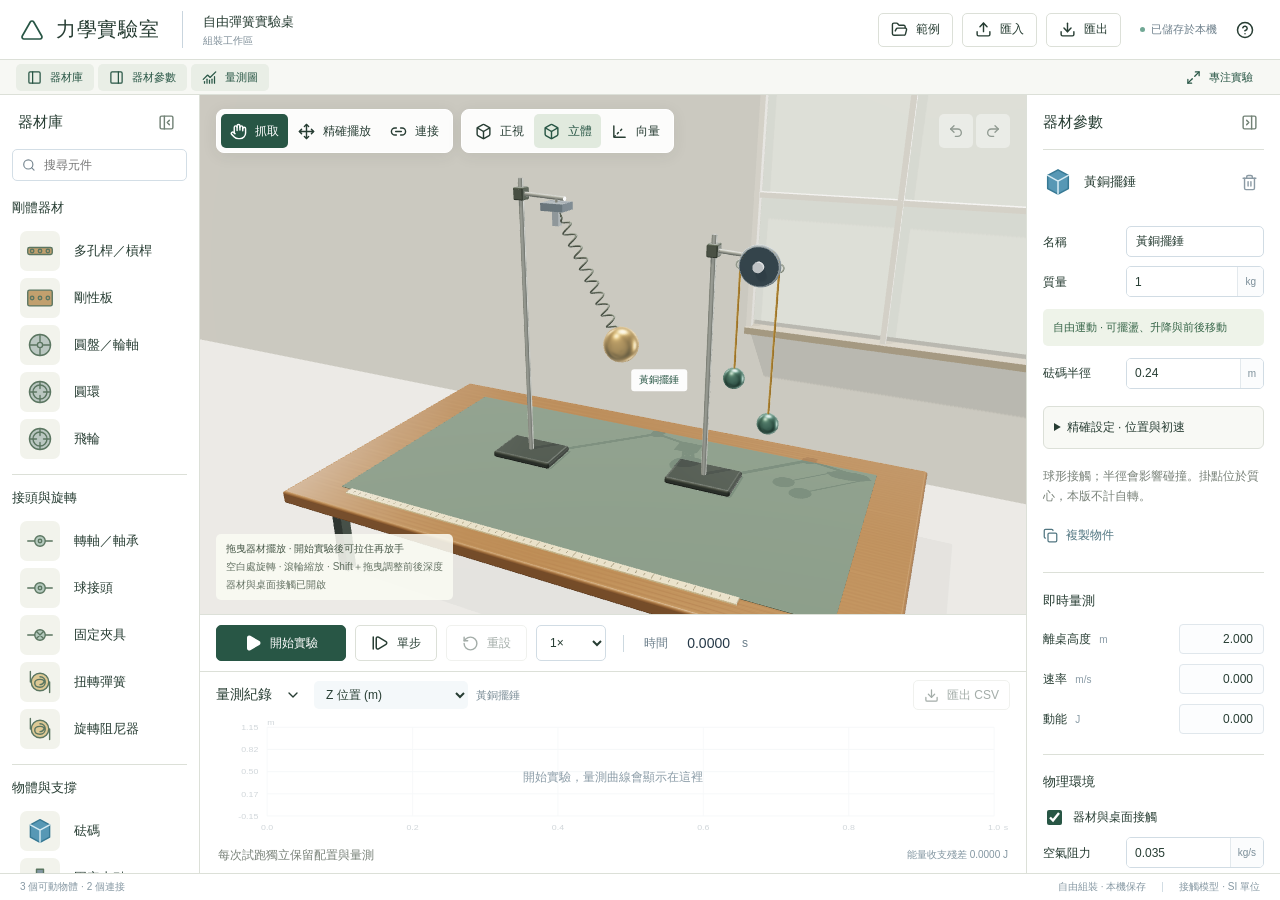
==== index.html @ d3be5e03 "deploy: publish mechanics laboratory v0.4.0 website" ====
<!doctype html>
<html lang="zh-Hant">
  <head>
    <meta charset="UTF-8" />
    <meta name="viewport" content="width=device-width, initial-scale=1.0" />
    <meta name="theme-color" content="#087f8c" />
    <title>力學實驗室｜自由組裝與量測</title>
    <script type="module" crossorigin src="./assets/index-F9NfLezS.js"></script>
    <link rel="stylesheet" crossorigin href="./assets/index-R0DhX3Ny.css">
  </head>
  <body>
    <div id="root"></div>
  </body>
</html>
---- assets/index-R0DhX3Ny.css ----
:root{color:#243442;font-synthesis:none;--teal:#087f8c;--border:#dce4ea;--muted:#768792;--surface:#edf2f6;background:#fff;font-family:Inter,-apple-system,BlinkMacSystemFont,PingFang TC,Noto Sans TC,Microsoft JhengHei,sans-serif;font-size:14px}*{box-sizing:border-box}body{margin:0}button,input,select{font:inherit;color:inherit}button{cursor:pointer;border:1px solid var(--border);white-space:nowrap;background:#fff;border-radius:5px;justify-content:center;align-items:center;gap:8px;min-height:34px;padding:7px 12px;transition:background .12s;display:inline-flex}button:disabled{opacity:.42;cursor:not-allowed}button:focus-visible,input:focus-visible,select:focus-visible,summary:focus-visible{outline-offset:2px;outline:2px solid #079aaa}input,select{background:#fff;border:1px solid #d1dce4;border-radius:5px;outline:none;min-width:0;height:34px;padding:7px 9px}input:disabled,select:disabled{color:#6f808c;background:#f8fafb}h1,h2,h3,h4,p{margin:0}h3{font-size:13px;font-weight:650}h4{margin:20px 0 10px;font-size:13px;font-weight:550}h4 span{color:var(--muted);font-weight:400}.primary{background:var(--teal);border-color:var(--teal);color:#fff}.secondary{background:#fff}.full{width:100%}.compact{min-height:30px;padding:5px 10px;font-size:12px}.icon-button{background:0 0;border-color:#0000;min-height:28px;padding:5px}.muted,.hint{color:var(--muted);font-size:12px;line-height:1.7}.hint{margin:12px 0}.text-button{color:#517681;background:0 0;border:0;padding:7px 0;font-size:12px}.app-shell{flex-direction:column;height:100dvh;min-height:520px;display:flex}.topbar{border-bottom:1px solid var(--border);z-index:10;background:#fff;flex-shrink:0;align-items:center;gap:22px;height:60px;padding:0 20px;display:flex}.brand{flex-shrink:0;align-items:center;gap:12px;display:flex}.brand h1{letter-spacing:.035em;font-size:20px;font-weight:650}.project-name{border-left:1px solid #c9d5de;flex-direction:column;min-width:100px;max-width:280px;padding-left:20px;display:flex}.project-name input{background:0 0;border:0;width:100%;height:22px;padding:0;font-size:13px;font-weight:600}.project-name>span{color:#7e8e98;margin-top:1px;font-size:10px}.header-actions{align-items:center;gap:9px;margin-left:auto;display:flex}.header-actions button{font-size:12px}.save-state{color:#6e808c;white-space:nowrap;align-items:center;gap:6px;margin:0 4px 0 10px;font-size:11px;display:flex}.save-state>span{background:#71a895;border-radius:50%;width:5px;height:5px}.save-state.unsaved{color:#b97636}.save-state.unsaved>span{background:#b97636}.workspace{flex:1;grid-template-columns:226px minmax(350px,1fr) 270px;min-height:0;display:grid}.library{border-right:1px solid var(--border);background:#fff;flex-direction:column;display:flex;overflow-y:auto}.panel-title{padding:20px 18px 14px;font-size:15px;font-weight:650}.search{color:#75858f;border:1px solid #d3dee6;border-radius:5px;align-items:center;gap:8px;height:34px;margin:0 17px 8px;padding:0 9px;display:flex}.search input{border:0;width:100%;min-width:0;height:30px;padding:0;font-size:12px}.library-items section{border-bottom:1px solid var(--border);padding:20px 0 16px}.library-items h3{margin-bottom:10px}.component-row{border:none;justify-content:flex-start;gap:17px;width:100%;height:47px;padding:7px 8px;font-size:13px}.component-row .add-icon{opacity:0;margin-left:auto}.component-row:hover .add-icon{opacity:1}.component-row>svg{flex-shrink:0}.scene-tree{flex:1 0 auto;min-height:150px;padding:20px 16px 16px}.scene-tree h3{justify-content:space-between;display:flex}.scene-tree h3>span{color:#84959e;font-weight:400}.tree-root{align-items:center;gap:7px;padding:14px 0 7px;font-size:12px;display:flex}.tree-row{border:0;justify-content:flex-start;gap:10px;width:100%;height:32px;min-height:30px;padding:5px 10px;font-size:12px}.tree-row>span{text-overflow:ellipsis;overflow:hidden}.library-foot{border-top:1px solid var(--border);color:#7a8c98;padding:12px 18px;font-size:11px;line-height:1.7}.library-foot>span{color:#94a1aa;font-size:10px}.center{flex-direction:column;min-width:0;min-height:0;display:flex}.canvas-region{background:#edf2f6;flex:1;min-height:280px;position:relative;overflow:hidden}.viewport{width:100%;height:100%;position:relative}.viewport canvas{touch-action:none;display:block}.canvas-toolbar{z-index:3;pointer-events:none;align-items:center;gap:10px;display:flex;position:absolute;top:14px;left:16px;right:16px}.canvas-toolbar button{pointer-events:auto;height:34px;padding:7px 12px;font-size:12px;box-shadow:0 1px 3px #25384709}.tool-group{gap:7px;display:flex}.tool-group button.selected{background:var(--teal);border-color:var(--teal);color:#fff}.tool-group button.active{background:#f9fcfd;border-color:#bacfd9}.tool-divider{background:#cad6df;width:1px;height:24px}.history-tools{gap:3px;margin-left:auto;display:flex}.history-tools button{background:#ffffffc9;padding:5px 7px}.object-label{pointer-events:none;color:#425762;white-space:nowrap;text-shadow:0 1px 3px #fff;z-index:1;padding:2px 5px;font-size:10px;position:absolute;top:0;left:0}.object-label.selected{color:#076773;background:#e6f5f7cb;border-radius:3px;font-weight:650}.canvas-note{color:#6a818e;z-index:2;pointer-events:none;font-size:10px;line-height:1.8;position:absolute;bottom:16px;left:19px}.canvas-note span{color:#8395a0;font-size:10px;display:block}.vector-legend{z-index:2;background:#ffffffcf;border-radius:4px;align-items:center;gap:6px;padding:5px 8px;font-size:10px;display:flex;position:absolute;bottom:18px;right:15px}.vector-legend small{display:none}.teal-dot,.orange-dot{background:#16898c;border-radius:50%;width:5px;height:5px}.orange-dot{background:#d58445;margin-left:8px}.blank-instruction{text-align:center;pointer-events:none;position:absolute;top:43%;left:20%;right:20%}.blank-instruction h2{color:#546e7b;margin-bottom:12px;font-size:20px}.blank-instruction p{color:#7c929e;font-size:13px;line-height:1.8}.viewport-error{color:#9d5a36;z-index:10;line-height:1.8;position:absolute;top:35%;left:20%;right:20%}.playback{border-top:1px solid var(--border);border-bottom:1px solid var(--border);background:#fff;flex-shrink:0;align-items:center;gap:9px;height:65px;padding:0 16px;display:flex}.playback button{height:36px;padding:8px 15px;font-size:12px}.playback .run-button{min-width:130px}.playback select{width:70px;height:36px;font-size:12px}.time-display{color:#6b7e8a;border-left:1px solid #cdd9e0;align-items:center;gap:12px;margin-left:8px;padding-left:20px;font-size:12px;display:flex}.time-display output{font-variant-numeric:tabular-nums;color:#253847;text-align:right;width:50px;font-size:14px}.run-complete{color:var(--teal);margin-left:auto;font-size:11px}.measurements{background:#fff;flex-shrink:0;height:239px;position:relative}.chart-toolbar{align-items:center;gap:14px;height:46px;padding:0 16px;display:flex}.chart-toolbar h2{white-space:nowrap;font-size:14px;font-weight:650}.chart-toolbar select{background:#f4f8fa;border:0;height:28px;padding:5px 8px;font-size:12px}.chart-target{color:#7b8d97;text-overflow:ellipsis;white-space:nowrap;font-size:11px;overflow:hidden}.chart-toolbar button{flex-shrink:0;margin-left:auto}.chart{height:155px;padding:0 16px;position:relative}.chart svg{width:100%;height:100%;overflow:visible}.chart text{fill:#7a8b96;font-family:inherit;font-size:10px}.chart-empty{color:#8b9ca7;pointer-events:none;background:#ffffffa6;justify-content:center;align-items:center;font-size:12px;display:flex;position:absolute;inset:0}.trial-strip{align-items:center;gap:14px;height:38px;padding:0 18px;font-size:10px;display:flex}.series-label{white-space:nowrap;align-items:center;gap:5px;display:flex}.series-label i{border-radius:1px;width:14px;height:3px}.trial-picker{margin-left:auto;position:relative}.trial-picker summary{cursor:pointer;color:#5e7785;align-items:center;gap:5px;font-size:11px;list-style:none;display:flex}.trial-picker>div{z-index:20;border:1px solid var(--border);background:#fff;border-radius:6px;width:280px;max-height:250px;padding:8px;position:absolute;bottom:26px;right:0;overflow-y:auto;box-shadow:0 8px 32px #23415026}.trial-row{justify-content:space-between;align-items:center;padding:8px;display:flex}.trial-row label{align-items:center;gap:8px;font-size:12px;display:flex}.trial-row input{width:14px;height:14px;accent-color:var(--teal)}.trial-row small{color:#80939e;margin-top:2px;font-size:10px;display:block}.trial-row button{min-height:26px;padding:5px 9px;font-size:11px}.energy-balance{color:#8497a2;white-space:nowrap;margin-left:auto;font-size:10px}.inspector{border-left:1px solid var(--border);background:#fff;padding:0 18px 24px;overflow-y:auto}.inspector .panel-title{border-bottom:1px solid var(--border);padding-left:0;padding-right:0}.inspector-heading{align-items:center;gap:11px;padding:17px 0 20px;display:flex}.inspector-heading strong{text-overflow:ellipsis;white-space:nowrap;font-size:13px;overflow:hidden}.inspector-heading .icon-button{color:#8b9aa4;margin-left:auto}.field{grid-template-columns:82px minmax(0,1fr);align-items:center;gap:7px;margin:9px 0;font-size:12px;line-height:1.5;display:grid}.field>input,.field>select{width:100%;height:31px;font-size:12px}.field select{padding-right:0}.number-control{border:1px solid #d1dce4;border-radius:5px;height:31px;display:flex;overflow:hidden}.number-control input{font-variant-numeric:tabular-nums;border:0;border-radius:0;width:100%;height:29px;padding:5px 8px;font-size:12px}.number-control small{color:#7b8e99;white-space:nowrap;background:#fbfcfd;border-left:1px solid #e3e9ed;justify-content:center;align-items:center;padding:0 7px;font-size:10px;display:flex}.field.invalid .number-control{border-color:#c2773e}.field-error{color:#b56634;grid-column:1/-1;font-size:10px}.vector-fields h4{margin:20px 0 9px}.vector-fields .field{grid-template-columns:82px minmax(0,1fr);margin:6px 0}.vector-fields .field>span{text-align:right;padding-right:12px;font-size:12px}.live-measurements{border-top:1px solid var(--border);margin-top:20px;padding-top:19px}.live-measurements h3{margin-bottom:14px}.live-measurements>div{justify-content:space-between;align-items:center;margin:10px 0;font-size:12px;display:flex}.live-measurements small{color:#889aa5;margin-left:5px;font-size:10px}.live-measurements output{text-align:right;font-variant-numeric:tabular-nums;background:#fcfdfe;border:1px solid #e0e7ec;border-radius:4px;min-width:85px;padding:7px 10px;font-size:12px}.environment,.force-tool{border-top:1px solid var(--border);margin-top:20px;padding-top:18px}.environment h3{margin-bottom:16px}.path-list{color:#5f7582;padding-left:25px;font-size:12px;line-height:1.9}.inspector-empty{text-align:center;padding:60px 8px 45px}.inspector-empty h3{margin:15px 0 9px}.inspector-empty p{color:#8395a0;font-size:12px;line-height:1.8}.statusbar{border-top:1px solid var(--border);color:#8698a3;flex-shrink:0;justify-content:space-between;align-items:center;height:27px;padding:0 20px;font-size:10px;display:flex}.statusbar>span{align-items:center;gap:16px;display:flex}.statusbar i{background:#d2dde4;width:1px;height:10px}.connection-builder{z-index:5;background:#fff;border:1px solid #c5d9e2;border-radius:6px;width:300px;max-width:calc(100% - 32px);max-height:calc(100% - 72px);padding:14px;position:absolute;top:62px;left:16px;overflow-y:auto;box-shadow:0 8px 28px #3c647325}.connection-builder>div:first-child{justify-content:space-between;align-items:center;display:flex}.connection-builder p{color:#81939e;margin:4px 0 12px;font-size:11px;line-height:1.7}.connection-builder strong{font-size:13px}.path-chips{flex-wrap:wrap;gap:5px;display:flex}.path-chips button{background:#f2f7fa;min-height:25px;padding:4px 6px;font-size:10px}.connection-builder .full{margin-top:8px;font-size:12px}.diagnostic-banner{z-index:4;color:#9e6b36;background:#fff7ed;border:1px solid #e7cbaa;border-radius:5px;padding:8px 10px;font-size:11px;position:absolute;bottom:12px;left:16px;right:16px}.diagnostic-banner>button{background:0 0;border:0;min-height:20px;padding:0;font-size:11px;font-weight:600}.diagnostic-banner>span{white-space:nowrap;text-overflow:ellipsis;line-height:1.7;display:block;overflow:hidden}.diagnostic-banner ul{max-height:150px;margin:7px 0;padding-left:20px;overflow:auto}.diagnostic-banner li button{white-space:normal;text-align:left;background:0 0;border:0;padding:4px 0;font-size:11px;line-height:1.6}.notification{z-index:100;white-space:pre-line;background:#fff;border:1px solid #c7d8e1;border-radius:6px;align-items:flex-start;gap:15px;width:max-content;min-width:260px;max-width:620px;padding:14px 14px 14px 18px;font-size:12px;line-height:1.8;display:flex;position:fixed;top:72px;left:50%;transform:translate(-50%);box-shadow:0 8px 40px #17344233}.notification>div{flex:1;max-height:40vh;overflow-y:auto}.notification .icon-button{margin-left:auto}.scrubber{accent-color:var(--teal);border:0;flex:1;min-width:30px;padding:0}dialog{color:#243442;background:#fff;border:1px solid #d5e1e8;border-radius:10px;width:620px;max-width:calc(100vw - 32px);max-height:85dvh;padding:0;box-shadow:0 20px 80px #17354b33}dialog::backdrop{-webkit-backdrop-filter:blur(2px);backdrop-filter:blur(2px);background:#17334455}dialog>header{border-bottom:1px solid var(--border);justify-content:space-between;align-items:center;padding:20px 24px;display:flex}dialog h2{font-size:18px;font-weight:600}.template-list{padding:10px 18px}.template-list>button{white-space:normal;text-align:left;border:0;border-bottom:1px solid #e8edf1;border-radius:0;flex-direction:column;align-items:flex-start;gap:5px;width:100%;padding:13px 9px;display:flex}.template-list strong{font-size:14px;font-weight:600}.template-list span{color:#7e919d;font-size:12px;line-height:1.6}.saved-projects{padding:15px 25px}.saved-projects h3{margin-bottom:12px}.saved-projects>button{border:0;justify-content:flex-start;gap:10px;width:100%;padding:8px 0;font-size:12px}.saved-projects small{color:#8e9fa9;margin-left:auto}.modal-footer{border-top:1px solid var(--border);gap:9px;padding:15px 24px;display:flex}.modal-footer button{font-size:12px}.help-content{padding:20px 26px;font-size:13px;line-height:1.9}.help-content ol{margin:0 0 24px;padding-left:20px}.help-content li{margin-bottom:10px}.help-content h3{margin:20px 0 10px}.help-content p{color:#6d828f;margin-bottom:14px}@media (width>=1500px){.workspace{grid-template-columns:244px minmax(400px,1fr) 284px}.library-items section{padding:23px 0 19px}.component-row{height:51px}.measurements{height:260px}.chart{height:174px}.topbar{height:60px}}@media (width<=1200px){.workspace{grid-template-columns:190px minmax(320px,1fr) 242px}.topbar{gap:14px;padding:0 14px}.brand h1{font-size:17px}.project-name{max-width:180px;padding-left:14px}.save-state{display:none}.canvas-toolbar{gap:5px;left:12px;right:12px}.canvas-toolbar button{padding:6px 9px;font-size:11px}.tool-group{gap:5px}.history-tools{display:none}.inspector{padding-left:14px;padding-right:14px}.field,.vector-fields .field{grid-template-columns:72px minmax(0,1fr)}.playback{gap:7px;padding:0 12px}.playback button{padding:7px 11px}.playback .run-button{min-width:112px}.time-display{gap:7px;margin-left:2px;padding-left:12px}.chart-target,.energy-balance{display:none}}@media (width<=980px){.workspace{grid-template-columns:165px minmax(280px,1fr) 220px}.topbar .project-name{max-width:140px}.topbar{gap:12px}.header-actions{gap:5px}.header-actions button,.canvas-toolbar .tool-group button{padding:6px 8px}.canvas-toolbar button span{display:none}.library-items{padding:0 10px}.component-row{gap:10px}.scene-tree{padding:16px 10px}.search{margin-left:10px;margin-right:10px}.inspector{padding-left:12px;padding-right:12px}.field,.vector-fields .field{grid-template-columns:65px minmax(0,1fr)}.playback .run-button{min-width:0}.playback button{padding:7px 8px;font-size:11px}.playback button svg{width:14px}.playback select{width:61px}.time-display{gap:4px;padding-left:8px;font-size:10px}.time-display output{width:36px;font-size:12px}.chart-toolbar{gap:8px;padding:0 12px}.chart-toolbar h2{font-size:12px}.chart-toolbar select{max-width:122px;font-size:11px}.chart-toolbar .compact{padding:4px 6px;font-size:10px}.chart-toolbar .compact svg{display:none}.trial-strip{gap:8px;padding:0 12px}.run-complete{display:none}.library-foot{padding:10px;font-size:10px}.statusbar{font-size:9px}}@media (width<=760px){.app-shell{height:auto;min-height:100dvh}.topbar{flex-wrap:wrap;gap:10px;height:auto;min-height:94px;padding:12px 14px}.brand h1{font-size:18px}.project-name{max-width:150px;margin-left:auto}.header-actions{flex-wrap:wrap;width:100%;margin-left:0}.header-actions .icon-button{margin-left:auto}.save-state{margin-left:auto;display:flex}.workspace{grid-template-columns:1fr;display:grid;overflow:visible}.library{border-right:0;border-bottom:1px solid var(--border);display:block}.library .panel-title,.library .search,.library-items h3,.scene-tree,.library-foot{display:none}.library-items{padding:6px 8px;display:flex;overflow-x:auto}.library-items section{border:0;flex-shrink:0;padding:0;display:flex}.component-row{flex-direction:column;gap:4px;width:auto;min-width:50px;height:64px;padding:6px 11px;font-size:10px}.component-row svg{width:24px;height:24px}.component-row .add-icon{display:none}.center{height:660px}.canvas-region{min-height:330px}.canvas-toolbar{top:10px}.canvas-toolbar button span{display:none}.history-tools{display:flex}.inspector{border-left:0;border-top:1px solid var(--border);padding:0 20px 22px;overflow:visible}.inspector .panel-title{padding-top:18px}.inspector-heading{padding-bottom:10px}.field,.vector-fields .field{grid-template-columns:110px minmax(0,1fr);max-width:480px}.vector-fields{display:block}.field input,.field select,.number-control input{font-size:14px}.vector-fields .field>span{text-align:left}.live-measurements{max-width:480px}.environment{margin-top:22px}.playback{gap:6px;height:58px;padding:0 10px}.playback .run-button{min-width:98px}.playback button{padding:6px 9px;font-size:11px}.playback select{width:57px}.time-display{margin-left:auto}.time-display>span:first-child{display:none}.measurements{height:230px}.chart{height:150px}.chart-toolbar{height:45px}.chart-toolbar h2{font-size:13px}.chart-toolbar select{max-width:140px}.trial-strip{height:35px}.statusbar{flex-wrap:wrap;gap:6px;height:auto;min-height:37px;padding:8px 12px}.statusbar>span{gap:8px}.notification{width:calc(100% - 30px);max-width:600px;top:110px}.connection-builder{width:280px;max-width:calc(100% - 20px);max-height:calc(100% - 65px);top:55px;left:10px}.canvas-note{font-size:9px;bottom:12px;left:12px}.canvas-note span,.object-label{font-size:9px}.blank-instruction{left:10%;right:10%}.blank-instruction h2{font-size:17px}.blank-instruction p{font-size:11px}.diagnostic-banner{left:10px;right:10px}.trial-picker>div{width:260px}.help-content{font-size:12px}.vector-legend{font-size:9px;bottom:52px}}@media (prefers-reduced-motion:reduce){*{transition:none!important}}@media (width>=761px) and (height<=760px){.canvas-region{min-height:190px}.measurements{height:194px}.chart{height:115px}.chart-toolbar{height:43px}.trial-strip{height:36px}.playback{height:55px}.topbar{height:54px}.panel-title{padding-top:15px}.library-items section{padding:14px 0 12px}.component-row{height:40px}.scene-tree{padding-top:15px}}:root{--teal:#285645;--border:#dce0d8;--muted:#798279;--surface:#eeeee7;color:#273d33}button:hover:not(:disabled){background:#f0f3ed;border-color:#b8c9b9}.primary:hover:not(:disabled){background:#204937;border-color:#204937}.brand svg{color:#285645}.workspace{--left-panel:200px;--right-panel:254px;grid-template-columns:var(--left-panel) minmax(0, 1fr) var(--right-panel)}.workspace.library-closed{--left-panel:0px}.workspace.inspector-closed{--right-panel:0px}.side-panel{min-width:0;min-height:0;overflow:hidden}.side-panel[hidden],.measurements[hidden]{display:none}#panel-library{grid-column:1}.center{grid-area:1/2}#panel-inspector{grid-area:1/3}.side-panel>.library,.side-panel>.inspector{height:100%}.panel-title{justify-content:space-between;align-items:center;padding-top:13px;padding-bottom:12px;display:flex}.panel-title .icon-button{color:#728276;margin-left:auto}.layout-bar{border-bottom:1px solid var(--border);background:#f7f8f4;flex-shrink:0;align-items:center;gap:4px;height:35px;padding:2px 16px;display:flex}.layout-bar button{color:#7c847c;background:0 0;border-color:#0000;height:27px;min-height:27px;padding:3px 10px;font-size:11px}.layout-bar button[aria-expanded=true]{color:#285645;background:#e9eee6}.layout-bar .focus-toggle{color:#285645;margin-left:auto}.precise-settings{margin:17px 0;font-size:12px}.precise-settings summary{cursor:pointer;border:1px solid var(--border);background:#f8f9f5;border-radius:6px;padding:12px 10px}.guide-notice{color:#79613f;background:#f6f1e8;border-radius:5px;margin:12px 0;padding:10px;font-size:11px;line-height:1.7}.guide-notice button{margin-top:7px;font-size:11px}.environment-toggle{align-items:center;gap:8px;font-size:12px;display:flex}.environment-toggle input{width:15px;height:15px;accent-color:var(--teal)}.inspector{padding-left:16px;padding-right:16px}.field,.vector-fields .field{grid-template-columns:76px minmax(0,1fr)}.canvas-region{background:#d9d6ca;min-height:180px}.canvas-toolbar{gap:8px;left:16px;right:16px}.canvas-toolbar .tool-group{background:#fffe;border:1px solid #fff;border-radius:8px;gap:1px;padding:4px;box-shadow:0 3px 16px #24382913}.canvas-toolbar button{box-shadow:none;background:0 0;border:0;padding:6px 9px}.tool-group button.active{color:#285645;background:#e1eade}.canvas-toolbar .tool-divider{display:none}.history-tools button{background:#fffffff0}.canvas-note{color:#465747;background:#fafbf3df;border-radius:5px;padding:6px 10px;bottom:14px;left:16px}.canvas-note span{color:#647263}.viewport.grabbing canvas{cursor:grabbing}.viewport canvas{cursor:grab}.object-label{color:#314833;text-shadow:none;background:#ffffffe8;border-radius:4px;padding:4px 8px}.object-label.selected{color:#285645;background:#fffffff0}.tree-row.selected{color:#285645;background:#e7eee2}.component-row{gap:14px}.component-row>svg:first-child{color:#5b7661;background:#f2f3ec;border-radius:7px;width:40px;height:40px;padding:6px}.library-items{padding:0 12px}.library-items section{padding:14px 0 12px}.search{margin:0 12px 4px}.scene-tree{padding:17px 12px}.measurements{height:201px}.chart{height:118px}.chart-toolbar{gap:8px}.chart-toolbar .collapse-chart{height:25px;min-height:25px;margin-left:0;padding:4px}.playback{height:58px}.focus-mode .canvas-region{min-height:0}@media (width>=1500px){.workspace{--left-panel:216px;--right-panel:270px}.workspace.library-closed{--left-panel:0px}.workspace.inspector-closed{--right-panel:0px}.measurements{height:211px}.chart{height:128px}}@media (width<=1100px){.workspace{--left-panel:176px;--right-panel:236px}.workspace.library-closed{--left-panel:0px}.workspace.inspector-closed{--right-panel:0px}.canvas-toolbar{gap:5px;left:10px;right:10px}.canvas-toolbar button{padding:6px}.canvas-toolbar button span{display:none}.playback{gap:6px;padding:0 10px}.time-display{gap:6px;margin-left:0;padding-left:10px}}@media (width<=760px){.app-shell{height:auto;min-height:100dvh}.workspace{flex-direction:column;display:flex}.side-panel{overflow:visible}.side-panel[hidden]{display:none}.center{flex:none;height:calc(100dvh - 178px);min-height:420px}.focus-mode .center{height:calc(100dvh - 178px);min-height:420px}.focus-mode .canvas-region{min-height:0}.side-panel>.library,.side-panel>.inspector{height:auto}.layout-bar{gap:1px;height:35px;padding:3px 8px}.layout-bar button{gap:4px;padding:3px 6px;font-size:10px}.layout-bar button svg{width:13px}.canvas-toolbar .tool-group{padding:3px}.measurements{height:180px}.chart{height:101px}.chart-toolbar{height:43px}.trial-strip{height:36px}.canvas-note{width:max-content;max-width:calc(100% - 20px);font-size:9px;bottom:10px;left:10px;right:10px}.side-panel>.library .panel-title{padding:8px 12px}.side-panel>.library .library-items{flex-wrap:nowrap;gap:8px;display:flex;overflow-x:auto}.component-row{height:38px}.component-row>svg:first-child{width:27px;height:27px;padding:3px}.playback button{padding:6px 8px}.playback .run-button{min-width:94px}.time-display{gap:3px;font-size:10px}.time-display output{width:42px;font-size:12px}.playback select{width:55px;padding:4px}.statusbar{min-height:27px}.focus-mode .statusbar{display:none}}.work-readout{justify-content:space-between;align-items:center;gap:8px;margin-top:16px;font-size:12px;display:flex}.work-readout output{font-variant-numeric:tabular-nums;color:var(--teal)}@media (width<=760px){.library-items .component-row{gap:4px;height:62px}.side-panel>.library .library-items{overflow-y:hidden}}.freedom-note{color:#356447;background:#eef3e9;border-radius:5px;margin:12px 0;padding:9px 10px;font-size:11px;line-height:1.7}
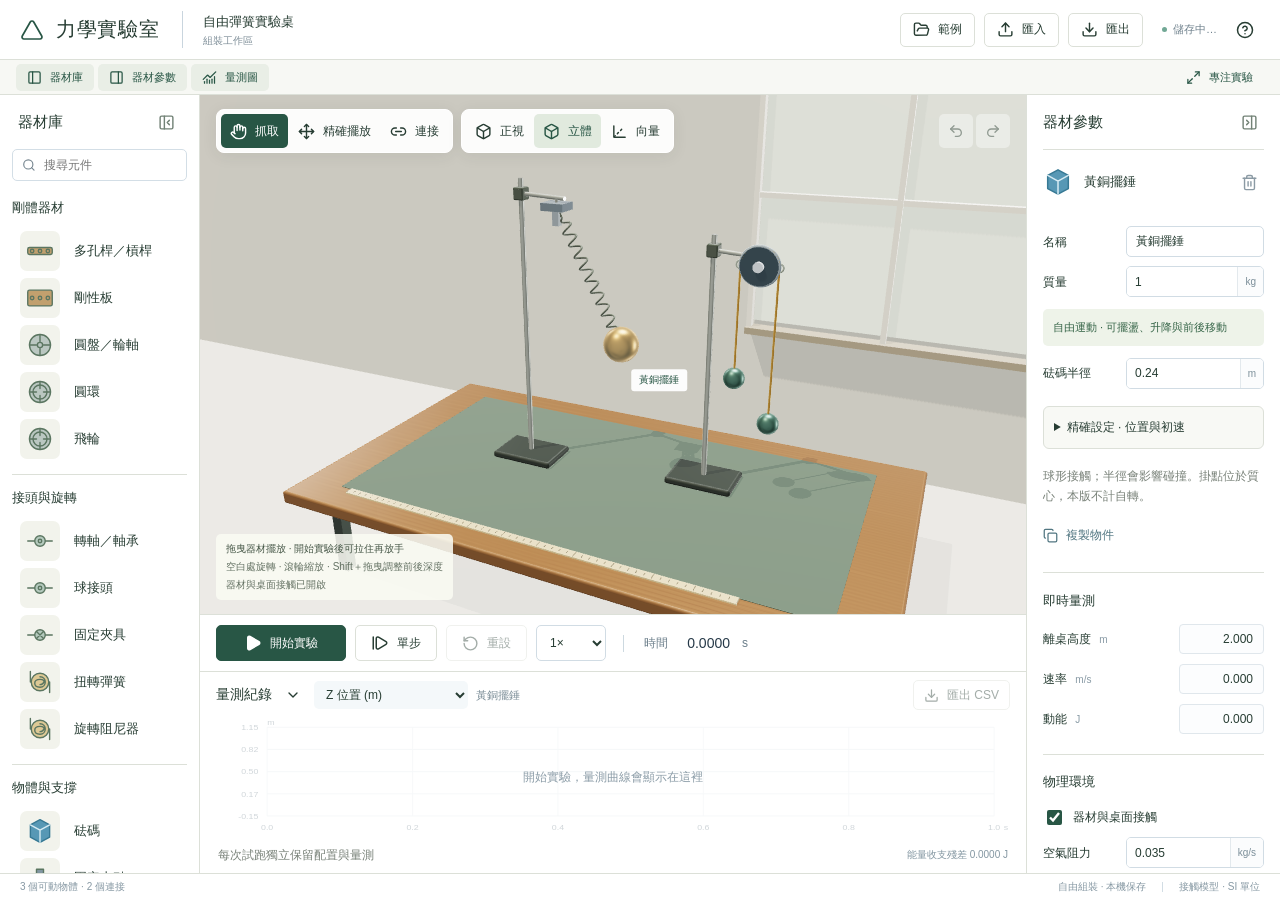
==== commit 9c594ab0: "deploy: update laboratory from 90ad622" ====
--- a/index.html
+++ b/index.html
@@ -5,7 +5,7 @@
     <meta name="viewport" content="width=device-width, initial-scale=1.0" />
     <meta name="theme-color" content="#087f8c" />
     <title>力學實驗室｜自由組裝與量測</title>
-    <script type="module" crossorigin src="./assets/index-F9NfLezS.js"></script>
+    <script type="module" crossorigin src="./assets/index-uMWDs1lW.js"></script>
     <link rel="stylesheet" crossorigin href="./assets/index-R0DhX3Ny.css">
   </head>
   <body>
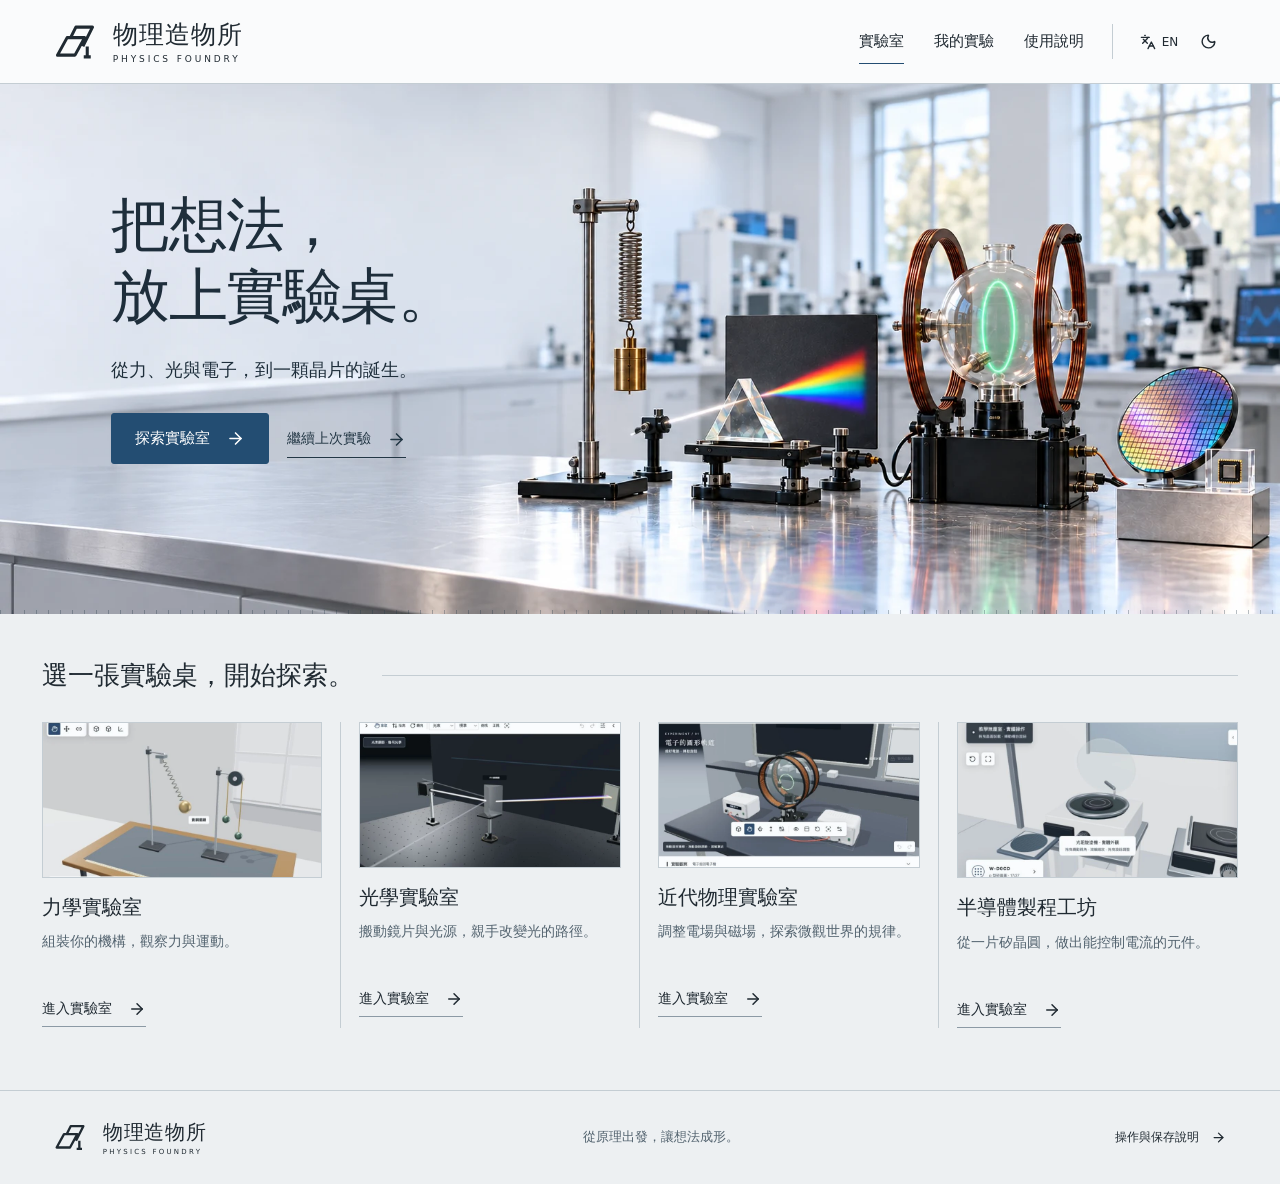
==== commit 1522f514: "deploy: Physics Foundry with four labs, bilingual controls and instrument themes" ====
--- a/index.html
+++ b/index.html
@@ -1,14 +1,3 @@
-<!doctype html>
-<html lang="zh-Hant">
-  <head>
-    <meta charset="UTF-8" />
-    <meta name="viewport" content="width=device-width, initial-scale=1.0" />
-    <meta name="theme-color" content="#087f8c" />
-    <title>力學實驗室｜自由組裝與量測</title>
-    <script type="module" crossorigin src="./assets/index-uMWDs1lW.js"></script>
-    <link rel="stylesheet" crossorigin href="./assets/index-R0DhX3Ny.css">
-  </head>
-  <body>
-    <div id="root"></div>
-  </body>
-</html>
+<!doctype html><html lang="zh-Hant"><head><meta charset="UTF-8"/><meta name="viewport" content="width=device-width,initial-scale=1"/><meta name="theme-color" content="#234d72"/><meta name="description" content="物理造物所：自由組裝力學、光學與近代物理實驗，並從矽晶圓探索半導體製程。免登入，在瀏覽器親手驗證想法。"/><link rel="icon" href="./favicon.svg"/><title>物理造物所 Physics Foundry · 把想法放上實驗桌</title>  <script type="module" crossorigin src="./assets/index-BwRVs-L9.js"></script>
+  <link rel="stylesheet" crossorigin href="./assets/index-BuSdOHcG.css">
+</head><body><div id="root"></div></body></html>
--- a/assets/index-BuSdOHcG.css
+++ b/assets/index-BuSdOHcG.css
@@ -0,0 +1 @@
+:root{color:var(--ui-ink);background:var(--ui-panel);font-synthesis:none;--paper:var(--ui-panel);--ink:var(--ui-ink);--green:var(--ui-accent);--muted:var(--ui-muted);--line:var(--ui-line);--serif:"Noto Serif TC","Songti TC","PMingLiU",serif;font-family:PingFang TC,Microsoft JhengHei,system-ui,sans-serif}*{box-sizing:border-box}body{margin:0}button,a,input,select{-webkit-tap-highlight-color:transparent}button{font:inherit;cursor:pointer}button:disabled{cursor:wait;opacity:.6}a{color:inherit;text-decoration:none}a:focus-visible,button:focus-visible{outline:3px solid var(--ui-focus);outline-offset:5px}button svg,a svg{flex-shrink:0}h1,h2,h3,p{margin:0}button{color:var(--ink)}.site-header{border-bottom:1px solid var(--ui-line);background:var(--paper);z-index:12;justify-content:space-between;align-items:center;height:84px;padding:0 4.2%;display:flex;position:relative}.brand{align-items:center;gap:17px;display:flex}.brand svg{fill:none;stroke:currentColor;stroke-width:3.5px;stroke-linejoin:round;width:42px;height:44px}.brand strong{font:700 25px/1.3 var(--serif);letter-spacing:.1em}.brand small{letter-spacing:.32em;margin-top:3px;font-size:9px;display:block}.brand.compact strong{font-size:20px}.brand.compact svg{width:32px;height:35px}.brand.compact small{font-size:7px}.desktop-nav{align-items:center;gap:40px;font-size:15px;font-weight:600;display:flex}.desktop-nav a{border-bottom:1px solid #0000;padding:12px 0}.desktop-nav a[aria-current=page]{border-color:var(--green)}.menu-button{background:0 0;border:0;padding:9px;display:none}.hero{height:35.5vw;min-height:530px;max-height:690px;position:relative;overflow:hidden}.hero-image{object-fit:cover;object-position:center;width:100%;height:100%;display:block}.hero-copy{z-index:2;position:absolute;top:20%;left:8.7%}.hero h1{font:700 clamp(44px,4.85vw,80px)/1.2 var(--serif);letter-spacing:.015em}.hero-copy>p{font:500 clamp(16px,1.42vw,23px)/1.65 var(--serif);margin-top:24px}.hero-actions{align-items:center;gap:30px;margin-top:28px;display:flex}.primary,.secondary{border:1px solid var(--green);border-radius:3px;justify-content:center;align-items:center;gap:16px;padding:15px 23px;font-size:15px;font-weight:600;display:inline-flex}.primary{color:var(--ui-on-accent);background:var(--green)}.secondary{background:0 0;padding:11px 17px}.text-link{border-bottom:1px solid var(--ink);align-items:center;gap:16px;padding:10px 0 8px;font-size:14px;font-weight:600;display:inline-flex}.text-link:hover svg,.saved-row:hover>svg{transform:translate(5px)}a svg{transition:transform .2s}.apparatus-links{pointer-events:none;position:absolute;inset:0}.apparatus-links>a{pointer-events:auto;outline-offset:-4px;justify-content:center;align-items:flex-end;width:11%;height:52%;display:flex;position:absolute;top:27%;transform:translate(-50%)}.apparatus-links span{background:var(--ui-panel);border:1px solid var(--ui-line);white-space:nowrap;opacity:0;border-radius:3px;align-items:center;gap:8px;padding:10px 13px;font-size:12px;transition:opacity .2s,transform .2s;display:flex;transform:translateY(6px)}.apparatus-links>a:hover span,.apparatus-links>a:focus-visible span{opacity:1;transform:translateY(0)}.labs-section{max-width:1660px;margin:auto;padding:42px 3.3% 62px;scroll-margin-top:25px}.section-heading{align-items:center;gap:28px;margin-bottom:27px;display:flex}.section-heading h2{font:700 clamp(24px,2.05vw,34px)/1.5 var(--serif)}.section-heading>span{background:var(--ui-surface);flex:1;height:1px}.lab-grid{grid-template-columns:repeat(4,minmax(0,1fr));display:grid}.lab-entry{border-right:1px solid var(--line);padding:0 18px}.lab-entry:first-child{padding-left:0}.lab-entry:last-child{border:0;padding-right:0}.lab-picture{aspect-ratio:1.8;background:var(--ui-surface);display:block;overflow:hidden}.lab-picture img{object-fit:cover;width:100%;height:100%;transition:transform .45s;display:block}.lab-entry:hover .lab-picture img{transform:scale(1.045)}.lab-entry h3{font:700 clamp(18px,1.58vw,27px)/1.45 var(--serif);margin:15px 0 7px}.lab-entry p{color:var(--ui-ink);min-height:52px;font-size:14px;line-height:1.85}.lab-entry .text-link{border-color:var(--lab-color);margin-top:9px}footer{border-top:1px solid var(--line);justify-content:space-between;align-items:center;gap:24px;padding:28px 4.2%;display:flex}footer>p{color:var(--muted);font-size:13px}footer>a:last-child{align-items:center;gap:12px;font-size:12px;display:flex}.inner-page{max-width:1200px;min-height:calc(100svh - 200px);margin:auto;padding:70px 5% 85px}.inner-page h1{font:700 clamp(32px,4vw,48px)/1.3 var(--serif)}.page-title{justify-content:space-between;align-items:center;gap:20px;margin-bottom:38px;display:flex}.page-title p,.intro{color:var(--muted);margin-top:17px;font-size:16px;line-height:1.9}.saved-list{border-top:1px solid var(--line)}.saved-row{border-bottom:1px solid var(--line);align-items:center;gap:24px;padding:24px 8px;display:flex}.saved-kind{flex-shrink:0;width:75px;font-size:13px;font-weight:700}.saved-row>div{flex:1}.saved-row h2{font-size:18px;line-height:1.5}.saved-row p{color:var(--muted);margin-top:7px;font-size:13px}.saved-row time{color:var(--muted);font-size:12px}.empty{text-align:center;border-top:1px solid var(--line);border-bottom:1px solid var(--line);padding:60px 20px}.empty>svg{color:var(--ui-muted)}.empty h2{font:700 25px var(--serif);margin:20px 0 12px}.empty p{color:var(--muted);font-size:14px}.empty .primary{margin-top:25px}.storage-note{border-left:3px solid var(--ui-line-strong);background:var(--ui-panel);margin-top:44px;padding:27px 30px}.storage-note h2{margin-bottom:12px;font-size:17px}.storage-note p{color:var(--ui-ink);margin-top:8px;font-size:14px;line-height:1.9}.help-steps{grid-template-columns:repeat(3,1fr);gap:34px;margin-top:45px;display:grid}.help-steps section{border-top:1px solid var(--line);padding-top:22px}.help-steps span{color:var(--ui-accent);font:24px var(--serif)}.help-steps h2{font:700 23px var(--serif);margin:17px 0}.help-steps p{color:var(--muted);font-size:14px;line-height:1.9}.help-catalog{margin-top:60px}.help-catalog>h2{font:700 27px var(--serif);margin-bottom:20px}.help-catalog>a{border-top:1px solid var(--line);align-items:center;gap:25px;padding:22px 0;display:flex}.help-catalog strong{min-width:170px;font-size:16px}.help-catalog span{color:var(--muted);flex:1;font-size:14px}.notice{color:var(--ui-warning);background:var(--ui-warning-bg);border:1px solid var(--ui-line);margin-bottom:25px;padding:16px 20px}.lab-site{background:var(--ui-surface);flex-direction:column;height:100svh;display:flex;overflow:hidden}.lab-site .site-header{flex-shrink:0;gap:20px;height:54px;padding:0 22px}.lab-site .brand strong{font-size:18px}.lab-site .brand small{display:none}.lab-site .brand svg{height:27px}.suite-tabs{align-items:center;gap:8px;margin-left:auto;display:flex}.suite-tabs a{border-radius:3px;padding:9px 15px;font-size:13px}.suite-tabs a[aria-current=page]{background:var(--green);color:var(--ui-on-accent)}.fold-button{background:0 0;border:0;padding:8px}.lab-container{flex:1;min-height:0;position:relative}.lab-container iframe{background:var(--ui-surface);border:0;width:100%;height:100%;display:block}.lab-loading{background:var(--ui-panel);z-index:5;flex-direction:column;justify-content:center;align-items:center;gap:20px;display:flex;position:absolute;inset:0}.lab-loading strong{font-size:17px}.lab-loading span{color:var(--muted);font-size:12px}.lab-alert{background:var(--ui-warning-bg);width:max-content;max-width:90vw;box-shadow:0 7px 35px var(--ui-shadow);border:1px solid var(--ui-accent);z-index:30;border-radius:6px;align-items:center;gap:16px;padding:17px 20px;font-size:14px;display:flex;position:fixed;top:66px;left:50%;transform:translate(-50%)}.lab-alert button,.lab-alert a{font:inherit;white-space:nowrap;background:0 0;border:0;padding:2px;text-decoration:underline}.folded>.site-header{display:none}.unfold{z-index:20;background:var(--ui-accent);color:var(--ui-on-accent);border:0;border-radius:0 0 5px 5px;align-items:center;gap:6px;padding:6px 12px;font-size:11px;display:flex;position:fixed;top:0;right:12px}.skip-link{z-index:100;background:var(--ui-panel);padding:12px;position:fixed;top:-100px;left:12px}.skip-link:focus{top:6px}.mobile-menu{display:none}.spin{animation:1.3s linear infinite spin}@keyframes spin{to{transform:rotate(360deg)}}@media (width<=1100px){.hero{height:500px;min-height:0}.hero-copy{top:22%;left:5%}.hero h1{font-size:50px}.hero-copy>p{max-width:320px;font-size:17px}.hero-actions{flex-wrap:wrap;gap:20px;max-width:365px}.hero .primary{padding:13px 17px}.hero .text-link{font-size:13px}.lab-entry{padding:0 13px}.lab-entry p{min-height:78px}.brand strong{font-size:22px}}@media (width<=760px){.site-header{height:72px;padding:0 22px}.brand{gap:11px}.brand strong{font-size:22px}.brand svg{width:33px;height:36px}.brand small{font-size:7px}.desktop-nav{display:none}.menu-button{justify-content:center;align-items:center;display:flex}.mobile-menu{background:var(--paper);z-index:40;border-bottom:1px solid var(--line);box-shadow:0 12px 18px var(--ui-shadow);flex-direction:column;padding:16px 24px;display:flex;position:absolute;top:72px;left:0;right:0}.mobile-menu a{padding:13px 6px;font-size:15px}.hero{flex-direction:column;height:auto;display:flex}.hero-image{aspect-ratio:1.6;object-fit:cover;object-position:right;order:2;height:auto;position:relative}.hero-copy{background:var(--paper);order:1;padding:37px 25px 26px;position:static}.hero h1{font-size:46px;line-height:1.24}.hero-copy>p{max-width:none;margin-top:18px;font-size:16px}.hero-actions{flex-wrap:wrap;gap:24px;max-width:none;margin-top:24px}.hero .text-link{font-size:13px}.apparatus-links{display:none}.labs-section{padding:30px 22px 45px}.section-heading{gap:15px;margin-bottom:24px}.section-heading h2{max-width:275px;font-size:24px}.lab-grid{grid-template-columns:repeat(2,minmax(0,1fr));gap:30px 16px}.lab-entry{border:0;padding:0!important}.lab-entry h3{margin:12px 0 5px;font-size:20px}.lab-entry p{min-height:76px;font-size:13px}.lab-entry .text-link{gap:12px;font-size:13px}.lab-picture{aspect-ratio:1.35}.lab-entry .text-link{margin-top:2px}footer{flex-wrap:wrap;gap:16px;padding:25px 22px}footer>p{display:none}footer .brand strong{font-size:18px}footer .brand small{font-size:6px}.inner-page{padding:38px 24px 55px}.page-title{flex-direction:column;align-items:flex-start;gap:20px}.page-title p{font-size:14px}.saved-row{flex-wrap:wrap;gap:13px;padding:21px 0}.saved-kind{width:60px;font-size:12px}.saved-row h2{font-size:16px}.saved-row p{font-size:12px}.saved-row time{display:none}.storage-note{padding:22px 19px}.help-steps{grid-template-columns:1fr;gap:28px}.help-catalog>a{grid-template-columns:1fr 24px;gap:12px;display:grid}.help-catalog span{grid-area:2/1}.help-catalog svg{grid-area:1/2}.lab-site .site-header{gap:10px;height:51px;padding:0 12px}.lab-site .brand strong{font-size:16px}.lab-site .brand svg{width:24px}.lab-site .brand{gap:7px}.suite-tabs{gap:0;overflow:auto}.suite-tabs a{white-space:nowrap;padding:9px;font-size:11px}.lab-site .fold-button{display:none}.lab-site .menu-button{padding:5px}.lab-site .menu-button svg{width:20px}.lab-site .mobile-menu{top:51px}.lab-alert{flex-wrap:wrap;gap:12px;width:92vw;max-width:92vw;font-size:13px;top:61px}.lab-alert span{flex:1;min-width:65%}}@media (width<=470px){.hero h1{font-size:42px}.hero-actions{gap:20px}.hero .primary{font-size:14px}.hero .text-link{font-size:12px}.lab-entry h3{font-size:18px}.section-heading h2{font-size:23px}.lab-site .brand span{display:none}.lab-site .brand svg{width:27px}.suite-tabs{flex:1;justify-content:space-evenly;margin-left:0}.suite-tabs a{padding:9px 8px}.empty{padding:35px 0}.empty p{line-height:1.8}}@media (prefers-reduced-motion:reduce){*,:before,:after{scroll-behavior:auto!important;transition:none!important;animation:none!important}}:root{--serif:"PingFang TC","Microsoft JhengHei",system-ui,sans-serif}.brand strong{letter-spacing:.04em}.site-header{gap:28px}.desktop-nav{gap:30px;margin-left:auto}.appearance-controls{border-left:1px solid var(--ui-line);flex-shrink:0;align-items:center;gap:4px;padding-left:18px;display:flex}.appearance-controls button{min-height:34px;color:var(--ui-ink);background:0 0;border:1px solid #0000;border-radius:3px;align-items:center;gap:6px;padding:8px;font-size:12px;display:flex}.appearance-controls button:hover{background:var(--ui-surface);border-color:var(--ui-line)}.primary:hover{background:var(--ui-accent-hover)}.hero-copy{color:#1e2e3b}.hero .primary{color:#fff;background:#234d72;border-color:#234d72}.hero .text-link{color:#233745;border-color:#233745}.hero h1{letter-spacing:-.03em;font-weight:650}.hero:after{content:"";opacity:.32;background:repeating-linear-gradient(90deg,#243846 0 1px,#0000 1px 12px);height:4px;position:absolute;bottom:0;left:0;right:0}.lab-entry h3{font-weight:650}.lab-picture{border:1px solid var(--ui-line)}.lab-entry .text-link{border-color:var(--ui-line-strong)}.help-steps span{font:500 22px ui-monospace,monospace}.lab-entry p,.storage-note p{color:var(--ui-muted)}.section-heading>span{background:var(--ui-line)}:root[data-theme=dark] .hero-image{filter:brightness(.78)}:root[data-theme=dark] .hero-copy{color:var(--ui-ink);border-left:2px solid var(--ui-accent);background:#17212be6;padding:24px;top:15%;left:7%}:root[data-theme=dark] .hero .text-link{color:var(--ui-ink);border-color:var(--ui-line-strong)}:root[data-theme=dark] .hero .primary{background:var(--ui-accent);color:var(--ui-on-accent)}:root:lang(en) .hero h1{max-width:450px;font-size:clamp(37px,4.3vw,69px)}:root:lang(en) .hero-copy>p{max-width:360px;font-size:17px}:root:lang(en) .hero-actions{flex-wrap:wrap;gap:18px;max-width:400px}:root:lang(en) .brand strong{letter-spacing:0;font-size:19px}:root:lang(en) .lab-entry p{min-height:100px}:root:lang(en) .lab-entry h3{min-height:64px;font-size:22px}:root:lang(en) .suite-tabs a{padding:8px 10px}@media (width<=900px){.site-header{gap:14px}.desktop-nav{gap:18px}.appearance-controls{padding-left:8px}.lab-site .brand span{display:none}}@media (width<=760px){.appearance-controls{margin-left:auto}.lab-site .appearance-controls{margin-left:0}.appearance-controls button{padding:6px}.appearance-controls button svg{width:15px}.hero-copy,:root[data-theme=dark] .hero-copy{background:var(--ui-panel);color:var(--ui-ink);border:0;padding:35px 24px 25px}.hero .text-link{color:var(--ui-ink);border-color:var(--ui-line-strong)}.hero h1{font-size:42px}.lab-site .brand{display:none}.lab-site .site-header{gap:3px}.lab-site .appearance-controls{padding-left:4px}.lab-site .appearance-controls button:first-child svg{display:none}:root:lang(en) .suite-tabs a{padding:8px 5px;font-size:10px}:root:lang(en) .lab-entry h3{min-height:48px;font-size:18px}:root:lang(en) .lab-entry p{min-height:122px}:root:lang(en) .brand strong{font-size:17px}.hero-actions{gap:15px}}@media (width>=1001px){.hero-copy{max-width:36%}:root[data-theme=dark] .hero-copy{width:36%;left:5%}.hero-actions{flex-wrap:wrap;gap:18px}.hero h1{font-size:clamp(40px,4.6vw,76px)}:root:lang(en) .hero h1{font-size:clamp(36px,4.1vw,66px)}}@media (width>=761px) and (width<=1000px){.hero{flex-direction:column;height:auto;max-height:none;display:flex}.hero-copy,:root[data-theme=dark] .hero-copy{background:var(--ui-panel);width:auto;max-width:none;color:var(--ui-ink);border:0;padding:32px 5%;position:static}.hero-image{aspect-ratio:2.2;object-fit:cover;object-position:right;order:2;height:auto}.hero h1,:root:lang(en) .hero h1{max-width:none;font-size:42px}.hero-copy>p,:root:lang(en) .hero-copy>p{max-width:none;margin-top:16px}.hero-actions,:root:lang(en) .hero-actions{gap:24px;max-width:none;margin-top:20px}.hero .text-link{color:var(--ui-ink);border-color:var(--ui-line-strong)}.apparatus-links{display:none}}:root{--lightningcss-light:initial;--lightningcss-dark: ;color-scheme:light;--ui-bg:#edf0f2;--ui-panel:#fafbfc;--ui-surface:#e6ebee;--ui-raised:#fff;--ui-line:#c4cdd3;--ui-line-strong:#8c9aa5;--ui-ink:#202a32;--ui-muted:#53636f;--ui-accent:#234d72;--ui-accent-hover:#183d5e;--ui-tint:#dae6ee;--ui-on-accent:#fff;--ui-overlay:#25313ce8;--ui-overlay-text:#f0f4f6;--ui-warning:#84540f;--ui-warning-bg:#fff1d8;--ui-danger:#a12e2e;--ui-danger-bg:#fbe7e7;--ui-success:#28664b;--ui-success-bg:#e2eee7;--ui-shadow:#10182025;--ui-focus:#297abd}:root[data-theme=dark]{--lightningcss-light: ;--lightningcss-dark:initial;color-scheme:dark;--ui-bg:#161c21;--ui-panel:#20282f;--ui-surface:#2a343d;--ui-raised:#263039;--ui-line:#414d58;--ui-line-strong:#647582;--ui-ink:#e5eaf0;--ui-muted:#acbac6;--ui-accent:#8eb9dc;--ui-accent-hover:#aecfe8;--ui-tint:#2d465b;--ui-on-accent:#122635;--ui-overlay:#151d24ef;--ui-overlay-text:#edf2f5;--ui-warning:#e8b868;--ui-warning-bg:#423422;--ui-danger:#f1a1a1;--ui-danger-bg:#452c30;--ui-success:#93c6aa;--ui-success-bg:#293c33;--ui-shadow:#0005;--ui-focus:#9ac5e8}:root{--paper:var(--ui-panel);--ink:var(--ui-ink);--green:var(--ui-accent);--accent:var(--ui-accent);--teal:var(--ui-accent);--muted:var(--ui-muted);--line:var(--ui-line);--border:var(--ui-line);--panel:var(--ui-panel);--surface:var(--ui-surface);--brass:var(--ui-accent)}body{color:var(--ui-ink);background:var(--ui-bg)}button,input,select,textarea{font-family:inherit}button{border-radius:3px}input[type=number],output,.readout,.metric-value{font-variant-numeric:tabular-nums;font-family:ui-monospace,SFMono-Regular,Consolas,monospace}input[type=range],input[type=checkbox]{accent-color:var(--ui-accent)}:focus-visible{outline-color:var(--ui-focus)}:root:lang(en) button{white-space:normal;line-height:1.25}:root:lang(en) .brand h1{letter-spacing:0;font-size:18px}:root:lang(en) .brand>span:last-child{letter-spacing:0}:root:lang(en) .topbar,:root:lang(en) .app-header{gap:12px}:root:lang(en) .field label{overflow-wrap:anywhere}.canvas-status,.canvas-hint,.scene-title,.scene-title input,.scene-title .scene-index,.scene-hint,.viewport-hint,.stage-hint,.toast{color:var(--ui-overlay-text)!important}.canvas-status,.canvas-hint,.scene-hint,.viewport-hint,.stage-hint,.toast{background:var(--ui-overlay)!important}.canvas-status .muted,.canvas-hint small,.scene-hint small,.scene-title small{color:#c3d1dc}button.primary,button.selected,.panel-tabs>button.active,.suite-tabs a[aria-current=page]{color:var(--ui-on-accent)}.lab-switcher{background:var(--ui-surface);color:var(--ui-ink);border-bottom:1px solid var(--ui-line)}.lab-switcher select{background:var(--ui-panel);color:var(--ui-ink);border-color:var(--ui-line)}.lab-switcher small{color:var(--ui-muted)}.observation-switch{background:var(--ui-panel);border:1px solid var(--ui-line)}.observation-switch button{color:var(--ui-muted)}.observation-switch button[aria-pressed=true]{background:var(--ui-accent);color:var(--ui-on-accent)}.scene-title p,.scene-status{color:var(--ui-overlay-text)}:root:lang(en) .panel-tabs{gap:2px;padding:10px 6px 8px}:root:lang(en) .panel-tabs>button:not(.icon-button){flex:1 1 0;min-width:0;padding:6px 3px;font-size:11px}:root:lang(en) .panel-tabs>.icon-button{min-width:25px;padding:4px}:root:lang(en) .library h3,:root:lang(en) .left-panel h3{letter-spacing:0}:root:lang(en) .canvas-hint{max-width:55%;line-height:1.65}.scene-bottom>span,.ws-stage-help,.ws-stage-controls,.ws-stage-controls button,.ws-stage-controls select,.task-chip,.task-chip small,.toast,.led-result,.timeline .now>span,.phase-rail .now span{color:var(--ui-overlay-text)}.task-chip small{color:#c3d1dc}.ws-connect i.positive{background:#be5246}.ws-connect i.negative{background:#202a32;border:1px solid #a5b1ba}.brand h1,.brand>span{font-family:inherit}.ws-stage-title{background:var(--ui-overlay);color:var(--ui-overlay-text);border-radius:3px;flex-wrap:wrap;width:max-content;max-width:calc(100% - 30px);padding:6px 9px}.ws-stage-title small{color:var(--ui-overlay-text)}.ws-header h1,.ws-name{letter-spacing:0;font-family:inherit}
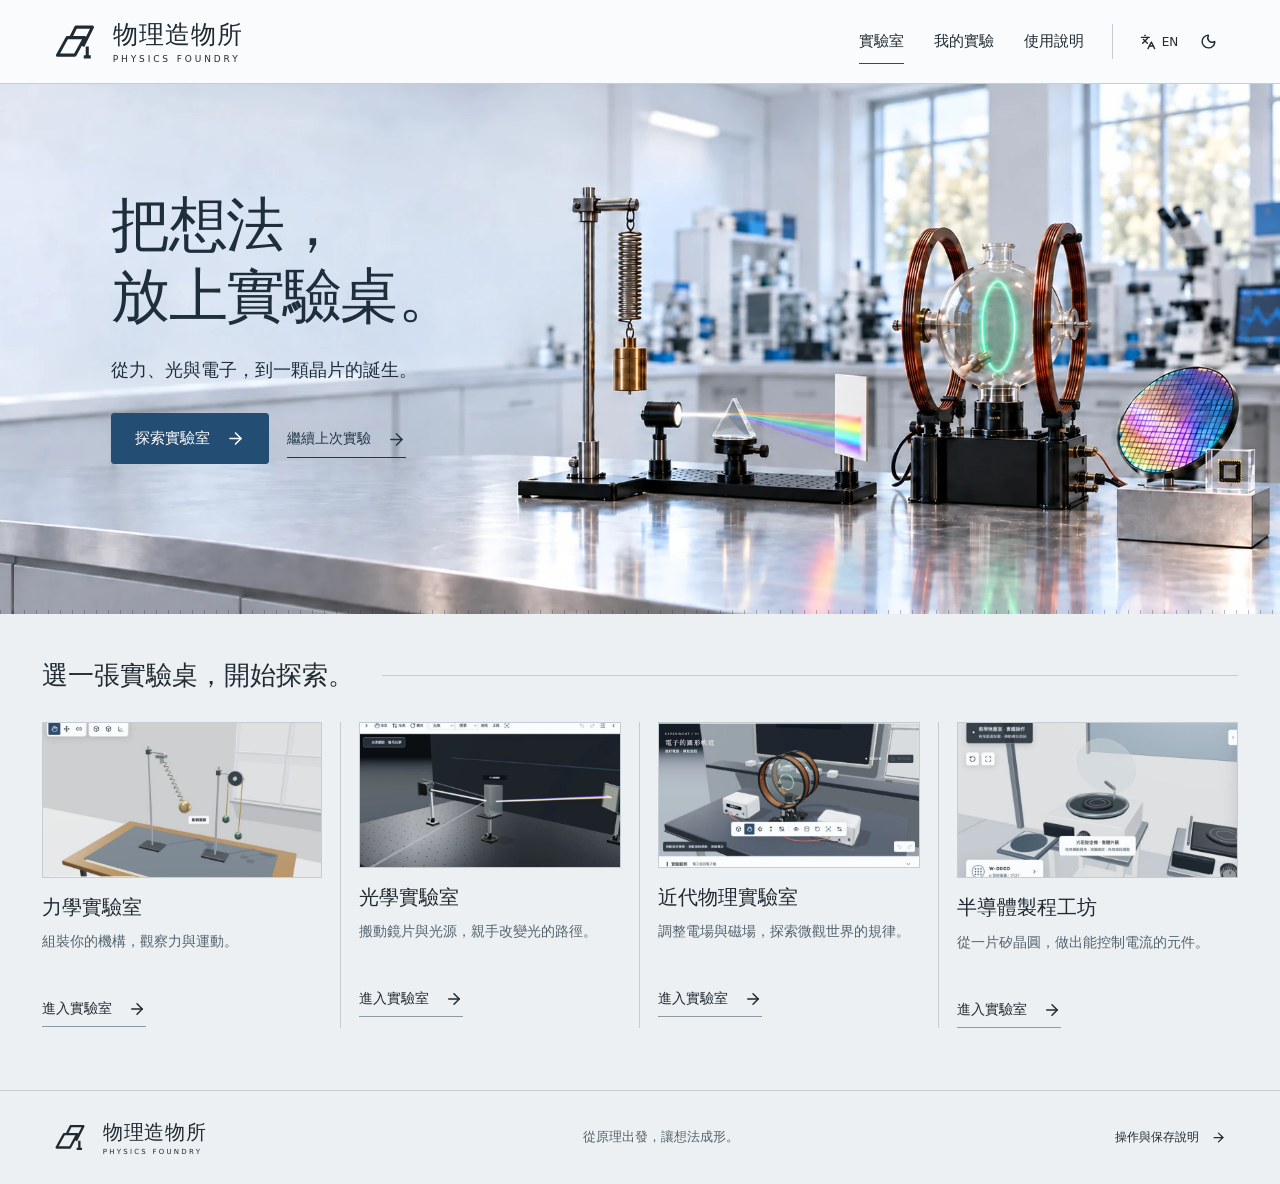
==== commit e9ca15c6: "fix: version corrected optical hero to refresh browser caches" ====
--- a/index.html
+++ b/index.html
@@ -1,3 +1,3 @@
-<!doctype html><html lang="zh-Hant"><head><meta charset="UTF-8"/><meta name="viewport" content="width=device-width,initial-scale=1"/><meta name="theme-color" content="#234d72"/><meta name="description" content="物理造物所：自由組裝力學、光學與近代物理實驗，並從矽晶圓探索半導體製程。免登入，在瀏覽器親手驗證想法。"/><link rel="icon" href="./favicon.svg"/><title>物理造物所 Physics Foundry · 把想法放上實驗桌</title>  <script type="module" crossorigin src="./assets/index-BwRVs-L9.js"></script>
+<!doctype html><html lang="zh-Hant"><head><meta charset="UTF-8"/><meta name="viewport" content="width=device-width,initial-scale=1"/><meta name="theme-color" content="#234d72"/><meta name="description" content="物理造物所：自由組裝力學、光學與近代物理實驗，並從矽晶圓探索半導體製程。免登入，在瀏覽器親手驗證想法。"/><link rel="icon" href="./favicon.svg"/><title>物理造物所 Physics Foundry · 把想法放上實驗桌</title>  <script type="module" crossorigin src="./assets/index-DYMVFHFy.js"></script>
   <link rel="stylesheet" crossorigin href="./assets/index-BuSdOHcG.css">
 </head><body><div id="root"></div></body></html>
